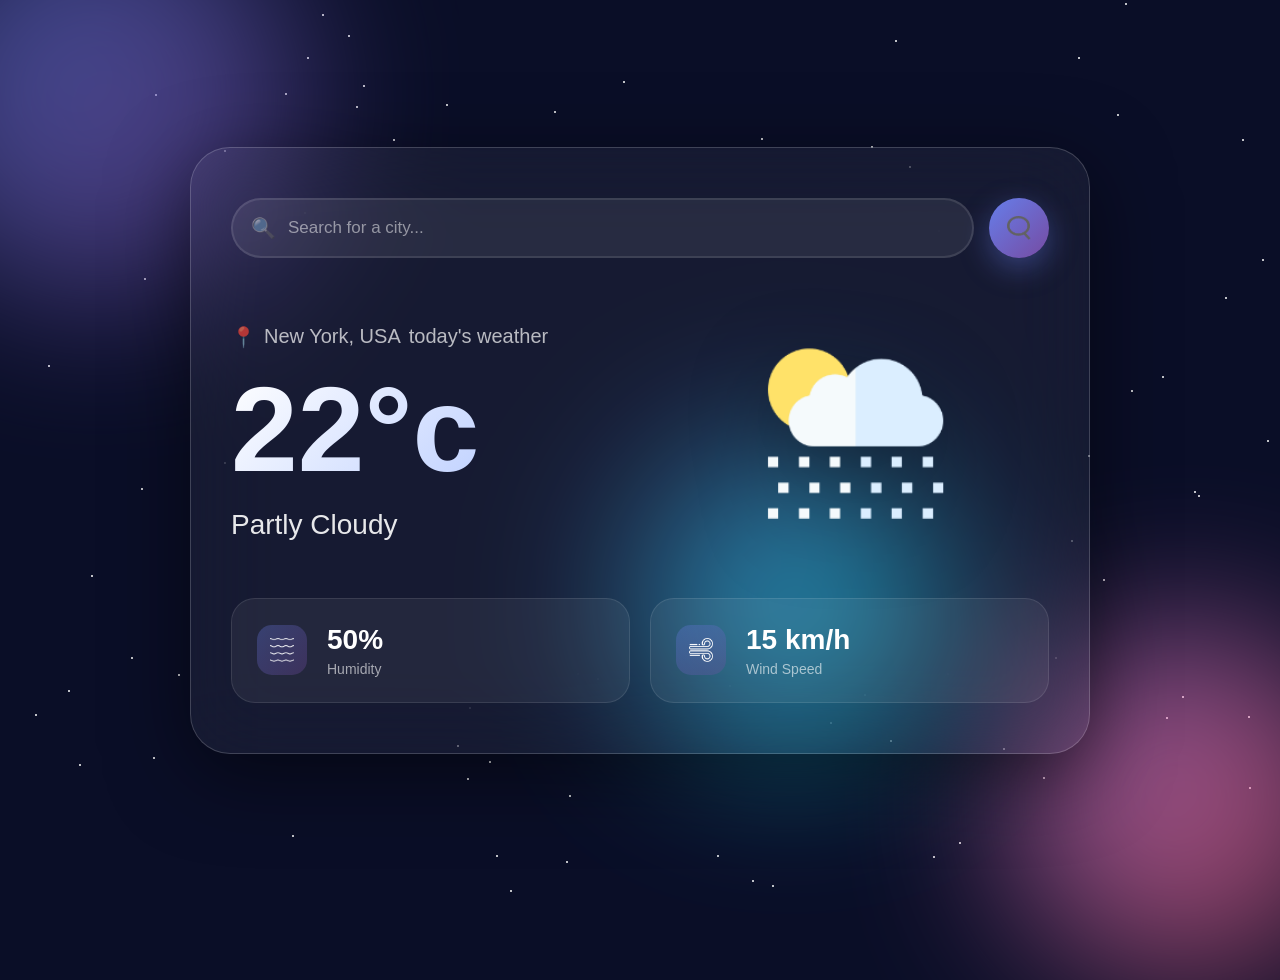
==== index.html @ e0c3ac96 "Update index.html" ====
<!DOCTYPE html>
<html lang="en">
<head>
    <meta charset="UTF-8">
    <meta name="viewport" content="width=device-width, initial-scale=1.0">
    <title>Weather-App</title>
    <link rel="stylesheet" href="Weather.css">
</head>
<body>

    <div class="stars"></div>
    <div class="orb orb1"></div>
    <div class="orb orb2"></div>    
    <div class="orb orb3"></div>

    <div class="container">
        <div class="card">

            <div class="search-section">
                <div class="search-wrapper">
                    <input type="text" placeholder="Search for a city..." spellcheck="false">
                </div>
                <button class="search-btn">
                    <img src="images/search.png" alt="search" style="width:24px; height:24px;">
                </button>
            </div>

            <div class="weather-main">
                <div class="weather-left">
                    <div class="location">
                        <span>📍</span>
                        <span class="city">New York, USA</span>
                        <p>today's weather</p>
                    </div>
                    <div class="temperature">22°c</div>
                    <div class="description">Partly Cloudy</div>
                </div>
                <div class="weather-right">
                    
                    <img src="images/rain.png" class="weather-icon-large" alt="weather icon">
                </div>
            </div>

            <div class="weather-details">
                <div class="detail-card">
                    <div class="detail-icon">
                        <img src="images/humidity.png" alt="humidity" style="width:24px; height:24px;">
                    </div>
                    <div class="detail-info">
                        <h3 class="humidity">50%</h3>
                        <p>Humidity</p>
                    </div>
                </div>

                <div class="detail-card">
                    <div class="detail-icon">
                        <img src="images/wind.png" alt="wind" style="width:24px; height:24px;">
                    </div>
                    <div class="detail-info">
                        <h3 class="wind">15 km/h</h3>
                        <p>Wind Speed</p>
                    </div>
                </div>
            </div>

        </div>
    </div>

    <script src="Weather.js"></script>

</body>
</html>
---- Weather.css ----
* {
    margin: 0;
    padding: 0;
    font-family: 'Poppins', sans-serif;
    box-sizing: border-box;
}

body {
    min-height: 100vh;
    background: #0a0e27;
    display: flex;
    justify-content: center;
    align-items: center;
    padding: 20px;
    position: relative;
    overflow: hidden;
}

.stars {
    position: absolute;
    width: 100%;
    height: 100%;
    overflow: hidden;
}

.star {
    position: absolute;
    width: 2px;
    height: 2px;
    background: white;
    border-radius: 50%;
    animation: twinkle 3s infinite;
}

@keyframes twinkle {
    0%, 100% { opacity: 0.3; }
    50% { opacity: 1; }
}

.orb {
    position: absolute;
    border-radius: 50%;
    filter: blur(80px);
    opacity: 0.6;
    animation: float 20s infinite ease-in-out;
}

.orb1 {
    width: 400px;
    height: 400px;
    background: linear-gradient(135deg, #667eea, #764ba2);
    top: -100px;
    left: -100px;
}

.orb2 {
    width: 350px;
    height: 350px;
    background: linear-gradient(135deg, #f093fb, #f5576c);
    bottom: -80px;
    right: -80px;
    animation-delay: -5s;
}

.orb3 {
    width: 300px;
    height: 300px;
    background: linear-gradient(135deg, #4facfe, #00f2fe);
    top: 50%;
    left: 50%;
    animation-delay: -10s;
}

@keyframes float {
    0%, 100% { transform: translate(0,0) scale(1); }
    33% { transform: translate(50px,-50px) scale(1.1); }
    66% { transform: translate(-50px,50px) scale(0.9); }
}

.container {
    width: 90%;
    max-width: 900px;
    position: relative;
    z-index: 10;
}

.card {
    background: rgba(255, 255, 255, 0.05);
    backdrop-filter: blur(40px);
    border: 1px solid rgba(255, 255, 255, 0.18);
    border-radius: 40px;
    padding: 50px 40px;
    box-shadow: 0 20px 80px rgba(0,0,0,0.5);
    animation: slideUp 0.8s ease-out;
}

@keyframes slideUp {
    from { opacity: 0; transform: translateY(50px); }
    to { opacity: 1; transform: translateY(0); }
}

.search-section {
    display: flex;
    gap: 15px;
    margin-bottom: 50px;
}

.search-wrapper {
    flex: 1;
    position: relative;
}

.search-wrapper::before {
    content: '🔍';
    position: absolute;
    left: 20px;
    top: 50%;
    transform: translateY(-50%);
    font-size: 20px;
    opacity: 0.5;
}

.search-section input {
    width: 100%;
    height: 60px;
    border-radius: 30px;
    border: 2px solid rgba(255,255,255,0.1);
    background: rgba(255,255,255,0.08);
    color: #fff;
    font-size: 17px;
    padding: 0 25px 0 55px;
    outline: none;
    transition: all 0.3s;
}

.search-section input::placeholder {
    color: rgba(255,255,255,0.5);
}

.search-section input:focus {
    border-color: rgba(255,255,255,0.3);
    background: rgba(255,255,255,0.12);
}

.search-btn {
    width: 60px;
    height: 60px;
    border-radius: 50%;
    border: none;
    background: linear-gradient(135deg, #667eea, #764ba2);
    cursor: pointer;
    display: flex;
    align-items: center;
    justify-content: center;
    transition: all 0.3s;
    box-shadow: 0 10px 30px rgba(102,126,234,0.4);
}

.search-btn:hover {
    transform: scale(1.1) rotate(90deg);
    box-shadow: 0 15px 40px rgba(102,126,234,0.6);
}

.weather-main {
    display: grid;
    grid-template-columns: 1fr 1fr;
    gap: 40px;
    align-items: center;
    margin-bottom: 40px;
}

.weather-left { text-align: left; }
.location {
    font-size: 20px;
    color: rgba(255,255,255,0.7);
    margin-bottom: 10px;
    display: flex;
    align-items: center;
    gap: 8px;
}

.temperature {
    font-size: 120px;
    font-weight: 700;
    color: #fff;
    line-height: 1;
    margin: 20px 0;
    background: linear-gradient(135deg, #fff, #a8c0ff);
    -webkit-background-clip: text;
    -webkit-text-fill-color: transparent;
}

.description {
    font-size: 28px;
    color: rgba(255,255,255,0.9);
    font-weight: 300;
}

.weather-right {
    display: flex;
    justify-content: center;
    position: relative;
}

.weather-icon-large {
    width: 250px;
    height: 250px;
    filter: drop-shadow(0 20px 40px rgba(0,0,0,0.3));
    animation: iconBounce 3s ease-in-out infinite;
}

@keyframes iconBounce {
    0%,100% { transform: translateY(0); }
    50% { transform: translateY(-20px); }
}

.weather-details {
    display: grid;
    grid-template-columns: repeat(auto-fit, minmax(200px,1fr));
    gap: 20px;
}

.detail-card {
    background: rgba(255,255,255,0.06);
    border: 1px solid rgba(255,255,255,0.1);
    border-radius: 24px;
    padding: 25px;
    display: flex;
    align-items: center;
    gap: 20px;
    transition: all 0.3s;
}

.detail-card:hover {
    background: rgba(255,255,255,0.1);
    transform: translateY(-5px);
}

.detail-icon {
    width: 50px;
    height: 50px;
    background: linear-gradient(135deg, rgba(102,126,234,0.3), rgba(118,75,162,0.3));
    border-radius: 15px;
    display: flex;
    align-items: center;
    justify-content: center;
    font-size: 24px;
}

.detail-info h3 {
    font-size: 28px;
    font-weight: 600;
    color: #fff;
    margin-bottom: 5px;
}

.detail-info p {
    font-size: 14px;
    color: rgba(255,255,255,0.6);
    font-weight: 300;
}

@media (max-width:768px){
    .weather-main { grid-template-columns: 1fr; text-align:center; }
    .weather-left { text-align:center; }
    .location { justify-content:center; }
    .temperature { font-size:80px; }
    .weather-icon-large { width:180px; height:180px; }
    .card { padding:35px 25px; }
}
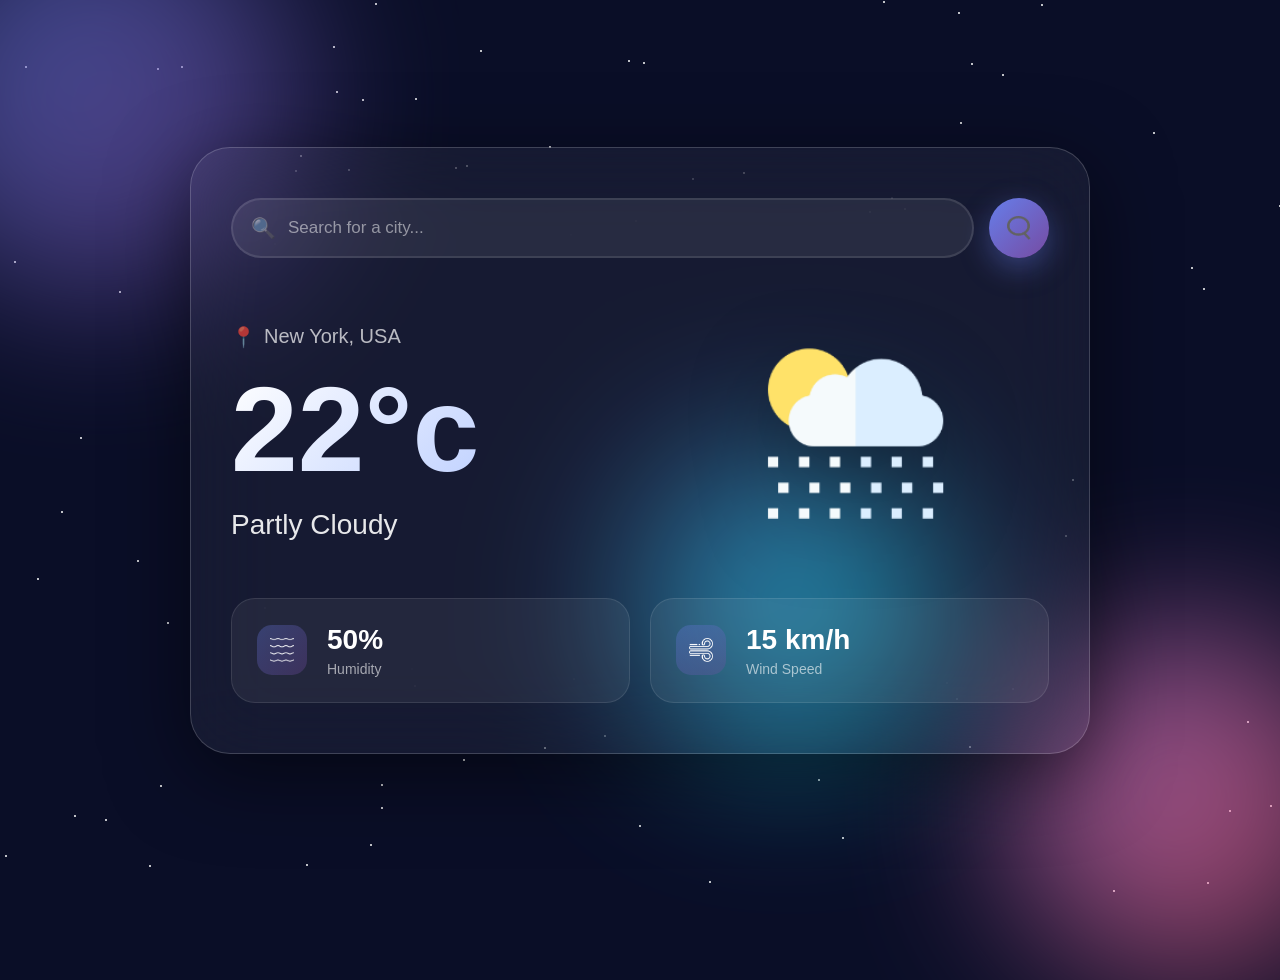
==== commit 18a1da15: "Update index.html" ====
--- a/index.html
+++ b/index.html
@@ -30,7 +30,7 @@
                     <div class="location">
                         <span>📍</span>
                         <span class="city">New York, USA</span>
-                        <p>today's weather</p>
+                       
                     </div>
                     <div class="temperature">22°c</div>
                     <div class="description">Partly Cloudy</div>
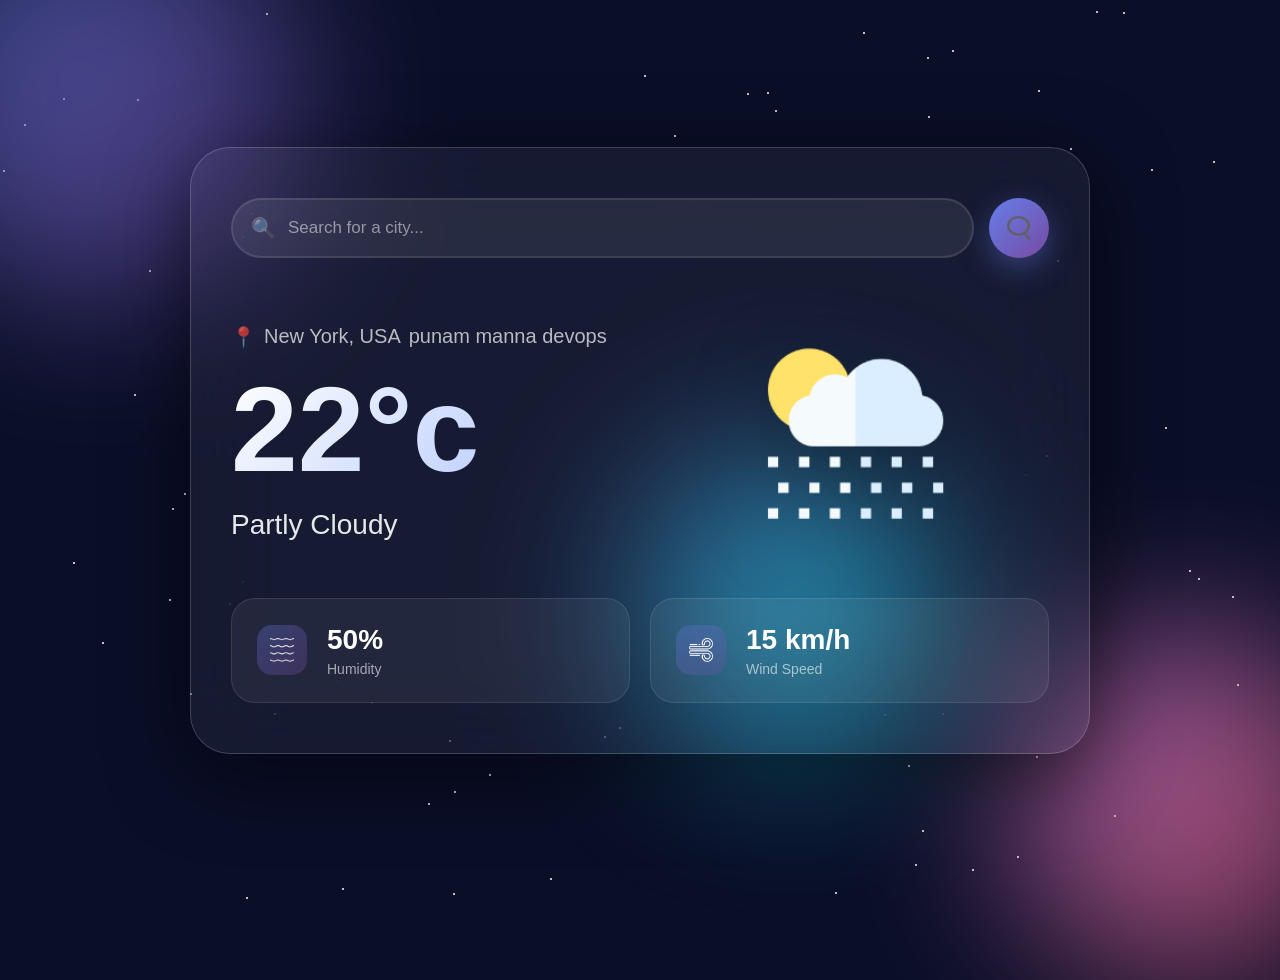
==== commit 18247226: "Update index.html" ====
--- a/index.html
+++ b/index.html
@@ -30,6 +30,7 @@
                     <div class="location">
                         <span>📍</span>
                         <span class="city">New York, USA</span>
+                        <p>punam manna devops</p>
                        
                     </div>
                     <div class="temperature">22°c</div>
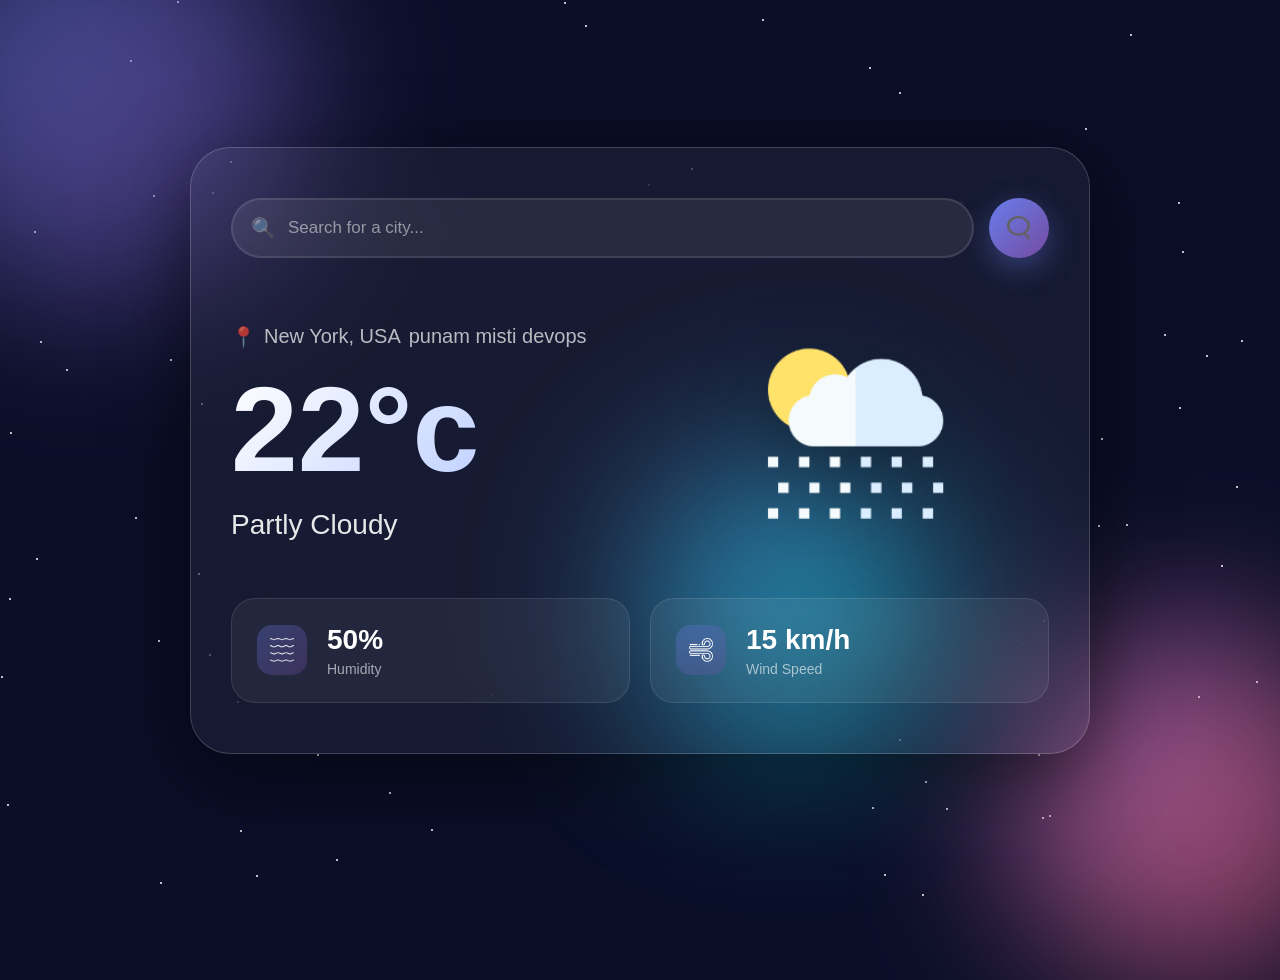
==== commit 85547517: "Update index.html" ====
--- a/index.html
+++ b/index.html
@@ -30,7 +30,7 @@
                     <div class="location">
                         <span>📍</span>
                         <span class="city">New York, USA</span>
-                        <p>punam manna devops</p>
+                        <p>punam misti  devops</p>
                        
                     </div>
                     <div class="temperature">22°c</div>
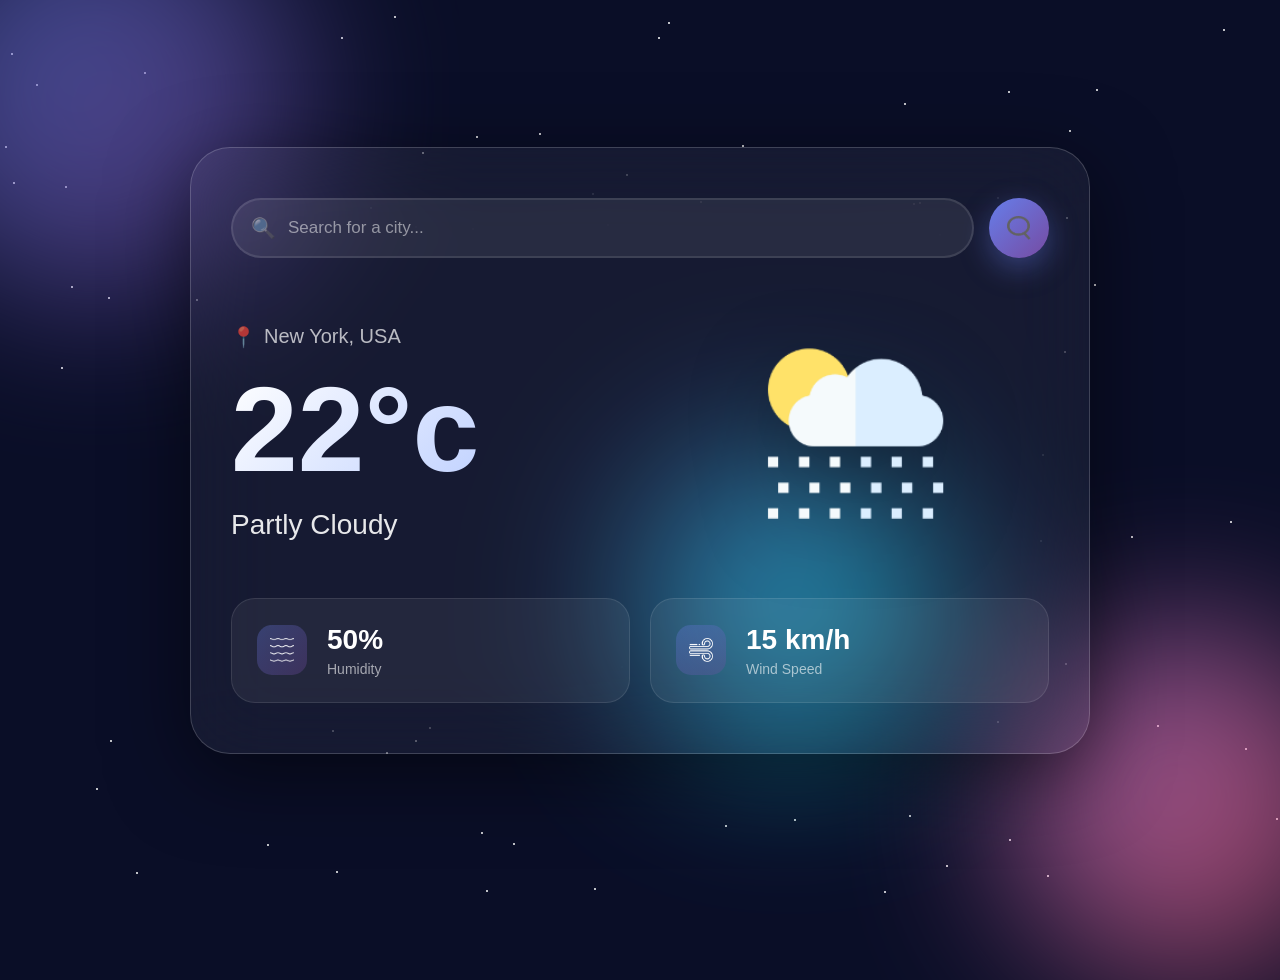
==== commit a2b7e035: "Update index.html" ====
--- a/index.html
+++ b/index.html
@@ -30,7 +30,6 @@
                     <div class="location">
                         <span>📍</span>
                         <span class="city">New York, USA</span>
-                        <p>punam misti  devops</p>
                        
                     </div>
                     <div class="temperature">22°c</div>
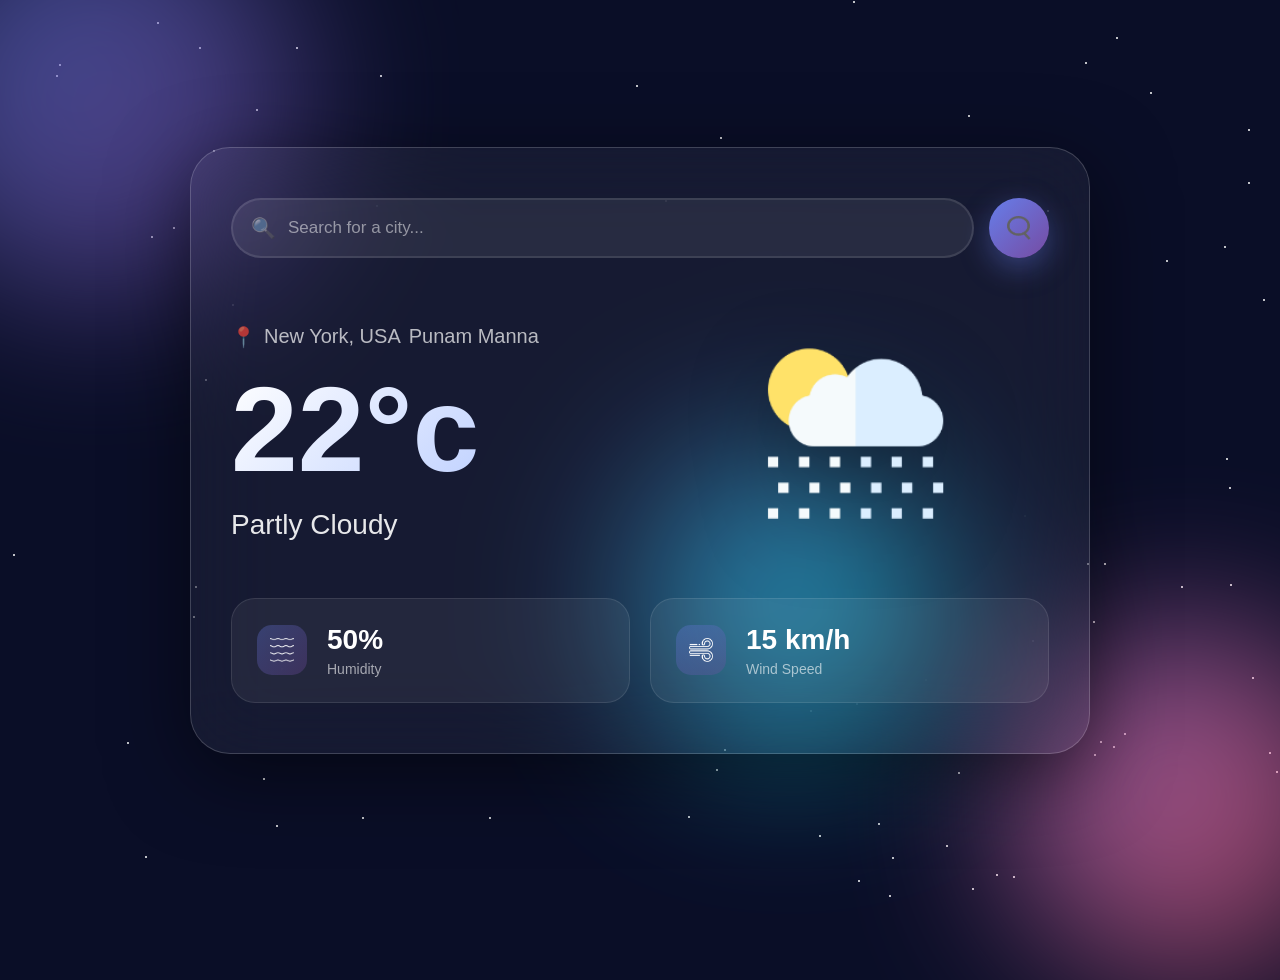
==== commit 0171417b: "Update index.html" ====
--- a/index.html
+++ b/index.html
@@ -30,6 +30,7 @@
                     <div class="location">
                         <span>📍</span>
                         <span class="city">New York, USA</span>
+                        <p>Punam Manna</p>
                        
                     </div>
                     <div class="temperature">22°c</div>
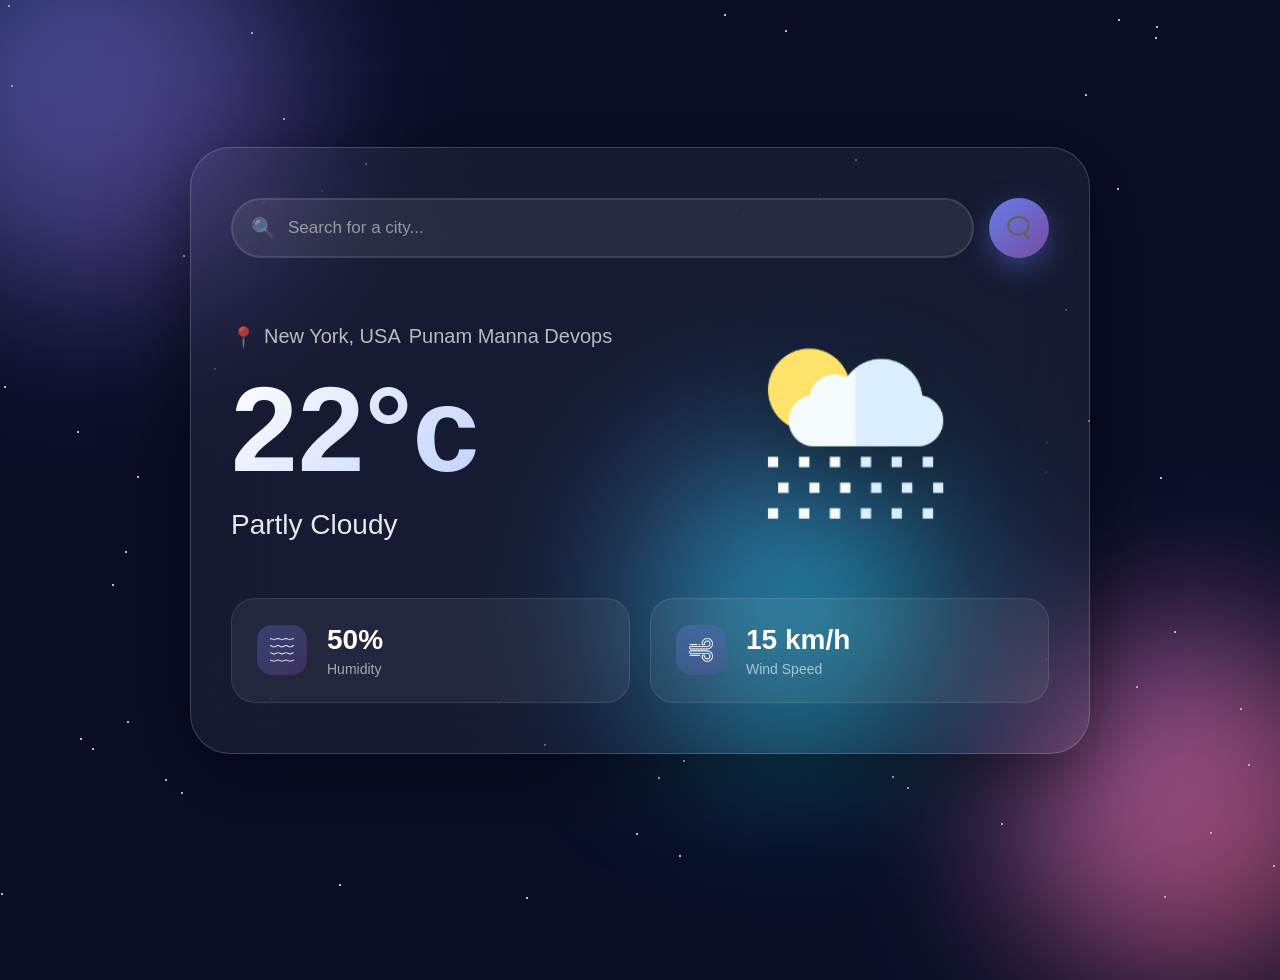
==== commit 230fb099: "Update index.html" ====
--- a/index.html
+++ b/index.html
@@ -30,7 +30,7 @@
                     <div class="location">
                         <span>📍</span>
                         <span class="city">New York, USA</span>
-                        <p>Punam Manna</p>
+                        <p>Punam Manna Devops</p>
                        
                     </div>
                     <div class="temperature">22°c</div>
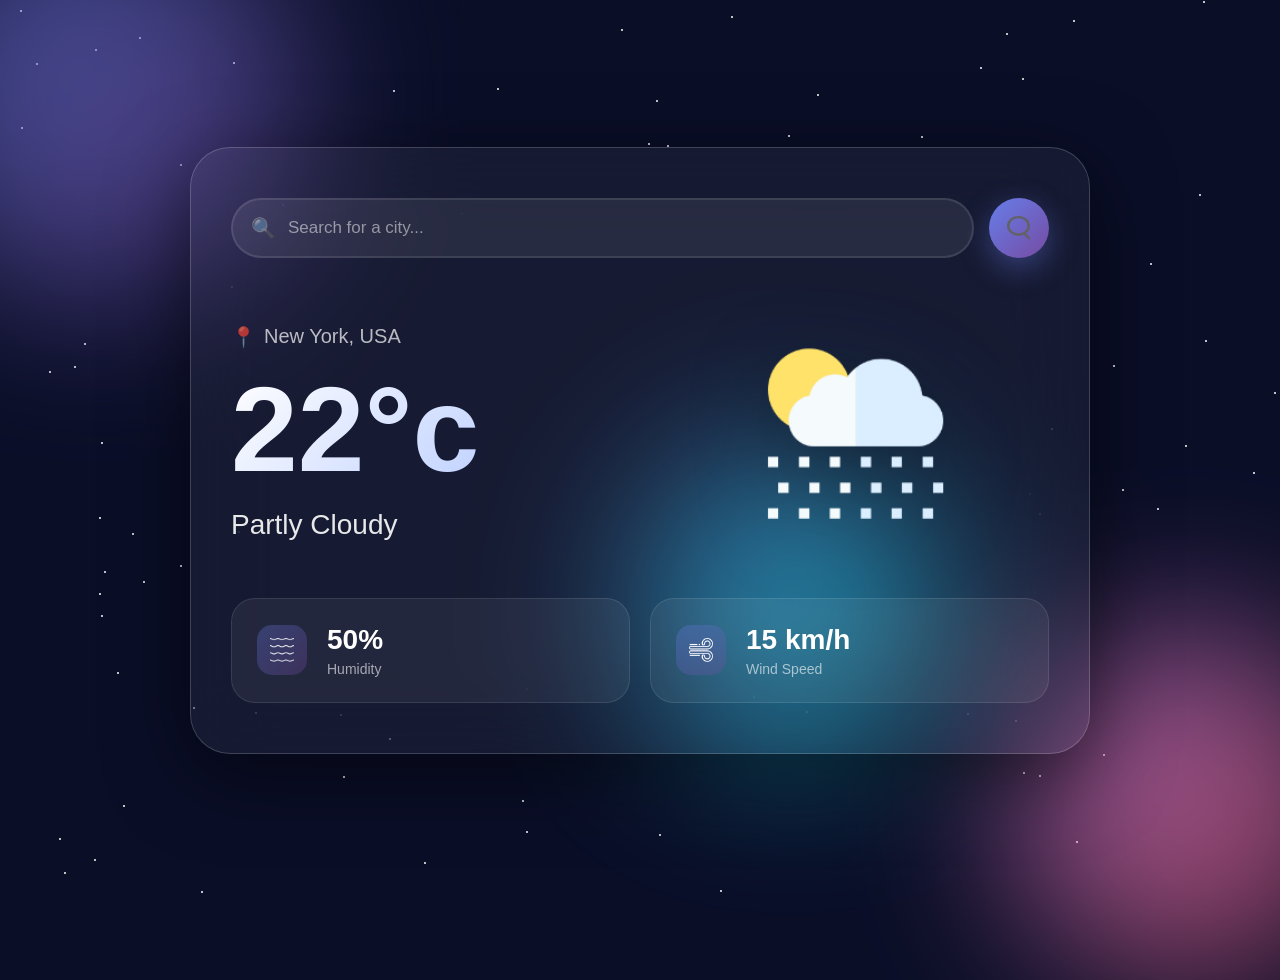
==== commit 52f32858: "Update index.html" ====
--- a/index.html
+++ b/index.html
@@ -30,7 +30,6 @@
                     <div class="location">
                         <span>📍</span>
                         <span class="city">New York, USA</span>
-                        <p>Punam Manna Devops</p>
                        
                     </div>
                     <div class="temperature">22°c</div>
